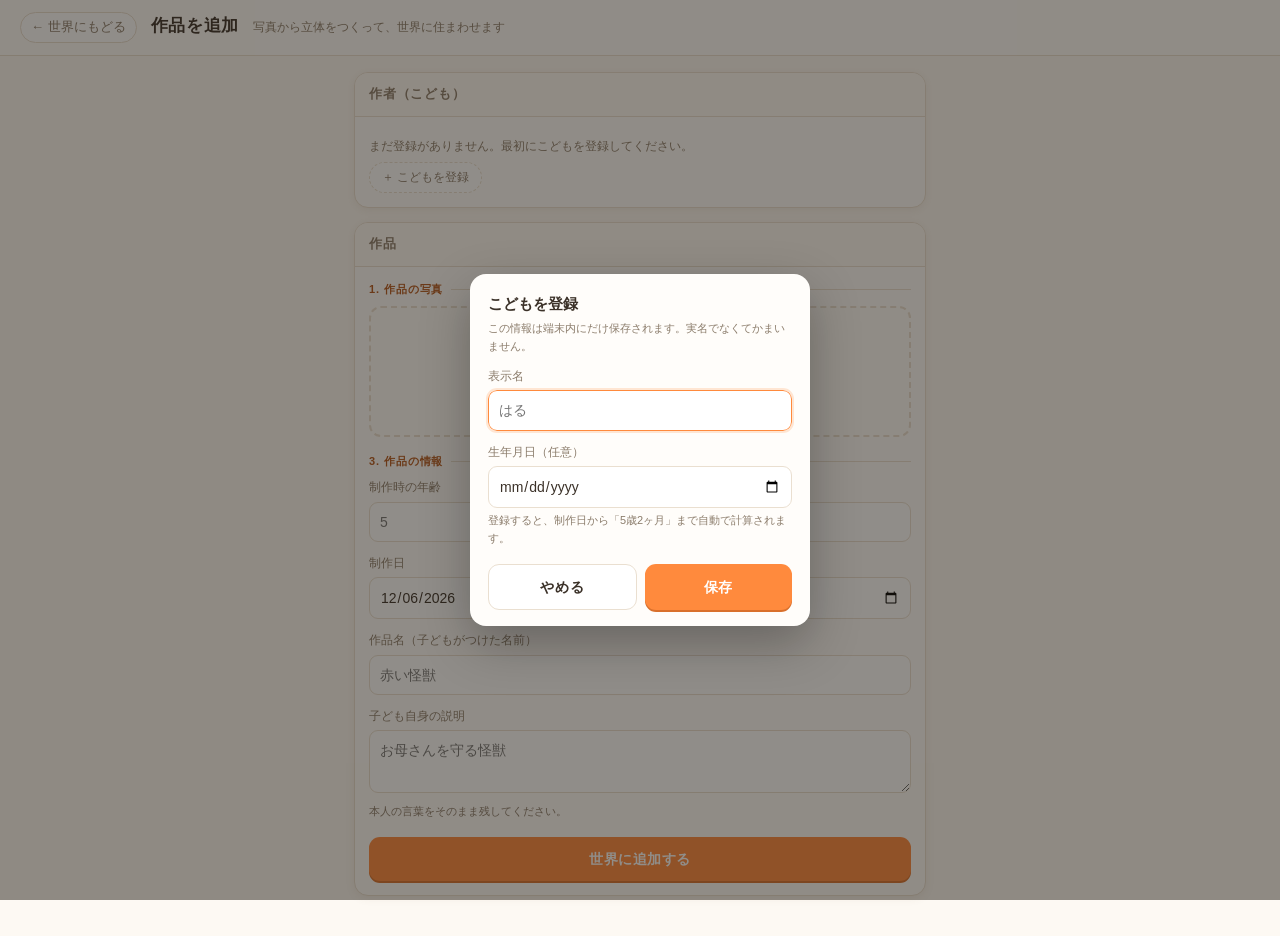
==== add.html @ 035caced "入力ページとワールドページを分ける - index.html = 作品世界（3D・ギャラリー・タイムライン・詳細）。追加は add.html へ誘導 - add.html = 作品を追加（こども選択 " ====
<!DOCTYPE html>
<html lang="ja">
<head>
<meta charset="utf-8">
<meta name="viewport" content="width=device-width, initial-scale=1">
<title>作品を追加 — KODOMO WORLD</title>
<link rel="stylesheet" href="styles.css?v=7">
</head>
<body>
<header>
  <a class="back" href="index.html">← 世界にもどる</a>
  <h1>作品を追加</h1>
  <span class="tag">写真から立体をつくって、世界に住まわせます</span>
</header>

<div class="addwrap">
  <section class="panel">
    <h2>作者（こども）</h2>
    <div class="body">
      <div class="kids" id="kids"></div>
      <div class="kids-empty" id="kidsEmpty">まだ登録がありません。最初にこどもを登録してください。</div>
      <button type="button" class="mini" id="kidAdd">＋ こどもを登録</button>
    </div>
  </section>

  <section class="panel">
    <h2>作品</h2>
    <div class="body">
      <form id="form">
        <div class="step">1. 作品の写真</div>
        <div id="drop"><span class="big">🖼️</span>作品の写真を選ぶ<br><span style="font-size:11px">クリック / ドラッグ＆ドロップ</span></div>
        <input type="file" id="file" accept="image/*" hidden>
        <div id="preview"><img id="prevImg" alt=""><div class="name" id="prevName"></div></div>

        <div id="step3d" hidden>
          <div class="step">2. 3Dにする</div>
          <div id="cutWrap">
            <canvas id="cutCanvas" width="240" height="200"></canvas>
            <div id="cutBusy">かたちを読みとっています…</div>
          </div>
          <label class="check"><input type="checkbox" id="use3d" checked> 背景を抜いて立体にする</label>
          <div id="opt3d">
            <label for="tol">背景の抜き具合 <span class="v" id="tolV"></span></label>
            <input type="range" id="tol" min="6" max="32" value="16">
            <label for="thick">厚み <span class="v" id="thickV"></span></label>
            <input type="range" id="thick" min="4" max="26" value="12">
          </div>
          <div class="hint" id="cutNote"></div>
        </div>

        <div class="step">3. 作品の情報</div>

        <div class="row">
          <div>
            <label for="ageY">制作時の年齢</label>
            <input type="number" id="ageY" min="0" max="20" placeholder="5" required>
          </div>
          <div>
            <label for="ageM">ヶ月（任意）</label>
            <input type="number" id="ageM" min="0" max="11" placeholder="2">
          </div>
        </div>
        <div class="hint" id="ageHint"></div>

        <label for="date">制作日</label>
        <input type="date" id="date" required>

        <label for="title">作品名（子どもがつけた名前）</label>
        <input type="text" id="title" placeholder="赤い怪獣" required>

        <label for="desc">子ども自身の説明</label>
        <textarea id="desc" placeholder="お母さんを守る怪獣"></textarea>
        <div class="hint">本人の言葉をそのまま残してください。</div>

        <button class="btn" type="submit" id="submit">世界に追加する</button>
      </form>

      <div id="done" hidden>
        <div class="done-card">
          <img id="doneImg" alt="">
          <div class="done-title" id="doneTitle"></div>
          <div class="done-meta" id="doneMeta"></div>
          <a class="btn" id="doneSee" href="index.html">🌍 世界で見る</a>
          <button class="btn ghost" type="button" id="doneMore">つづけて追加する</button>
        </div>
      </div>
    </div>
  </section>
</div>

<div class="modal" id="kidModal">
  <div class="modal-card">
    <h3 id="kmTitle">こどもを登録</h3>
    <div class="hint">この情報は端末内にだけ保存されます。実名でなくてかまいません。</div>
    <label for="kmName">表示名</label>
    <input type="text" id="kmName" placeholder="はる" autocomplete="off" maxlength="20">
    <label for="kmBirth">生年月日（任意）</label>
    <input type="date" id="kmBirth">
    <div class="hint">登録すると、制作日から「5歳2ヶ月」まで自動で計算されます。</div>
    <div class="modal-actions">
      <button type="button" class="btn ghost" id="kmCancel">やめる</button>
      <button type="button" class="btn" id="kmSave">保存</button>
    </div>
    <button type="button" class="del" id="kmDelete" style="display:none">このこどもを削除する</button>
  </div>
</div>

<div id="toast"></div>

<script src="modeler.js?v=7"></script>
<script src="core.js?v=7"></script>
<script src="add.js?v=7"></script>
</body>
</html>
---- styles.css ----
:root{
  --paper:#fdf9f3; --ink:#3b3128; --ink-soft:#8b7c6b; --line:#eadfd0;
  --accent:#ff8a3d; --accent-soft:#ffe6d3; --green:#5fb87a; --card:#fffdfa;
  --shadow:0 2px 10px rgba(120,90,50,.09);
  --radius:14px;
}
*{box-sizing:border-box}
html,body{height:100%}
body{
  margin:0; background:var(--paper); color:var(--ink);
  font-family:-apple-system,BlinkMacSystemFont,"Hiragino Maru Gothic ProN","Hiragino Sans","Yu Gothic",sans-serif;
  font-size:14px; line-height:1.6;
}
button{font:inherit;cursor:pointer}
input,textarea,select{font:inherit;color:inherit}

/* header */
header{
  display:flex;align-items:baseline;gap:14px;flex-wrap:wrap;
  padding:12px 20px;background:var(--card);border-bottom:1px solid var(--line);
}
header h1{margin:0;font-size:17px;letter-spacing:.04em}
header .tag{font-size:12px;color:var(--ink-soft)}
header .stat{margin-left:auto;font-size:12px;color:var(--ink-soft)}

header .cta{
  margin-left:auto;background:var(--accent);color:#fff;text-decoration:none;font-weight:700;font-size:13px;
  padding:7px 16px;border-radius:999px;box-shadow:0 2px 0 #d9702c;white-space:nowrap;
}
header .stat + .cta{margin-left:14px}
header .cta:hover{filter:brightness(1.05)}
header .back{
  color:var(--ink-soft);text-decoration:none;font-size:13px;padding:4px 10px;border:1px solid var(--line);
  border-radius:999px;background:#fff;white-space:nowrap;
}
header .back:hover{border-color:var(--accent);color:var(--accent)}

/* layout */
.layout{
  display:grid;grid-template-columns:minmax(0,1fr) 320px;gap:14px;
  padding:14px;align-items:start;
  height:calc(100vh - 50px);
}
.panel{background:var(--card);border:1px solid var(--line);border-radius:var(--radius);box-shadow:var(--shadow);
  height:100%;display:flex;flex-direction:column;overflow:hidden}
.panel > h2{
  margin:0;padding:11px 14px;font-size:13px;letter-spacing:.06em;color:var(--ink-soft);
  border-bottom:1px solid var(--line);background:#fffaf4;flex:none;
}
.panel .body{padding:14px;overflow:auto;flex:1}

/* form */
label{display:block;font-size:12px;color:var(--ink-soft);margin:12px 0 4px}
label:first-child{margin-top:0}
input[type=text],input[type=number],input[type=date],textarea{
  width:100%;padding:8px 10px;border:1px solid var(--line);border-radius:9px;background:#fff;
}
input:focus,textarea:focus{outline:2px solid var(--accent-soft);border-color:var(--accent)}
textarea{resize:vertical;min-height:62px}
.row{display:flex;gap:8px}
.row > div{flex:1}
.hint{font-size:11px;color:var(--ink-soft);margin-top:4px}
#drop{
  border:2px dashed var(--line);border-radius:12px;padding:18px 10px;text-align:center;
  color:var(--ink-soft);background:#fffdf9;cursor:pointer;transition:.15s;
}
#drop:hover,#drop.over{border-color:var(--accent);background:var(--accent-soft);color:var(--ink)}
#drop .big{font-size:26px;display:block;margin-bottom:4px}
#preview{display:none;margin-top:8px;text-align:center}
#preview img{max-width:100%;max-height:150px;border-radius:10px;box-shadow:var(--shadow)}
#preview .name{font-size:11px;color:var(--ink-soft);margin-top:4px;word-break:break-all}
.btn{
  width:100%;margin-top:16px;padding:11px;border:none;border-radius:11px;
  background:var(--accent);color:#fff;font-weight:700;letter-spacing:.04em;
}
.btn{box-shadow:0 2px 0 #d9702c}
.btn:hover{filter:brightness(1.05)}
.btn:disabled{background:#e6ddd2;box-shadow:0 2px 0 #d8cec1;cursor:not-allowed}
.btn.ghost{background:#fff;color:var(--ink);border:1px solid var(--line);box-shadow:none;font-weight:600}
.btn.sub{background:var(--green);box-shadow:0 2px 0 #4a9c62}

/* 追加ページ */
.addwrap{
  max-width:600px;margin:0 auto;padding:16px 14px 40px;
  display:flex;flex-direction:column;gap:14px;
}
.addwrap .panel{height:auto}
.addwrap .body{overflow:visible}
#done{padding:4px 0}
.done-card{text-align:center}
.done-card img{max-width:100%;max-height:220px;border-radius:12px;border:1px solid var(--line);background:#f8f3ec}
.done-title{font-size:18px;font-weight:800;margin:10px 0 2px}
.done-meta{font-size:12px;color:var(--ink-soft);margin-bottom:4px}
.done-card .btn{display:block;text-align:center;text-decoration:none}
#worldEmpty .cta{
  pointer-events:auto;margin-top:10px;background:var(--accent);color:#fff;text-decoration:none;font-weight:700;
  font-size:13px;padding:8px 18px;border-radius:999px;box-shadow:0 2px 0 #d9702c;
}

/* 追加フォームの段 */
.step{
  margin:16px 0 8px;font-size:11px;font-weight:700;letter-spacing:.08em;color:#b4571c;
  display:flex;align-items:center;gap:8px;
}
.step::after{content:"";flex:1;height:1px;background:var(--line)}
.step:first-child{margin-top:0}
#step3d{border:1px solid var(--line);border-radius:12px;padding:0 12px 12px;background:#fffaf4;margin-top:14px}
#step3d .step{margin-top:12px}
#cutWrap{position:relative;border-radius:10px;overflow:hidden;
  background-color:#f3ece2;
  background-image:linear-gradient(45deg,#e6ddd0 25%,transparent 25%,transparent 75%,#e6ddd0 75%),
                   linear-gradient(45deg,#e6ddd0 25%,transparent 25%,transparent 75%,#e6ddd0 75%);
  background-size:16px 16px;background-position:0 0,8px 8px}
#cutCanvas{display:block;width:100%;height:auto}
#cutBusy{position:absolute;inset:0;display:none;align-items:center;justify-content:center;
  background:rgba(255,253,250,.85);font-size:12px;color:var(--ink-soft)}
#cutBusy.on{display:flex}
.check{display:flex;align-items:center;gap:7px;margin:10px 0 2px;font-size:12px;color:var(--ink)}
.check input{width:16px;height:16px;accent-color:var(--accent)}
#opt3d label{display:flex;justify-content:space-between;align-items:baseline}
#opt3d label .v{color:var(--ink);font-size:11px}
#opt3d input[type=range]{width:100%;accent-color:var(--accent);margin:2px 0 4px}
#opt3d.off{opacity:.4;pointer-events:none}

/* children */
.kids{display:flex;flex-wrap:wrap;gap:6px;margin-bottom:6px}
.kid{display:flex;align-items:center;gap:7px;padding:4px 6px 4px 4px;border:1px solid var(--line);
  background:#fff;border-radius:999px;color:var(--ink);line-height:1.25}
.kid.on{border-color:var(--accent);background:var(--accent-soft)}
.kid .av{width:26px;height:26px;border-radius:50%;background:#ffd9be;display:grid;place-items:center;
  font-size:12px;font-weight:700;color:#b4571c;flex:none}
.kid .nm{font-size:13px;font-weight:700}
.kid.on .nm{color:#a54f18}
.kid .sub{display:block;font-size:10px;color:var(--ink-soft);font-weight:400}
.kid .ed{border:none;background:none;color:var(--ink-soft);font-size:12px;padding:2px 4px;border-radius:50%}
.kid .ed:hover{background:rgba(0,0,0,.06);color:var(--ink)}
.mini{border:1px dashed var(--line);background:#fff;color:var(--ink-soft);border-radius:999px;padding:5px 12px;font-size:12px}
.mini:hover{border-color:var(--accent);color:var(--accent);background:#fffaf5}
.kids-empty{font-size:12px;color:var(--ink-soft);margin-bottom:6px}
.modal{position:fixed;inset:0;background:rgba(35,28,20,.5);display:none;align-items:center;justify-content:center;z-index:150;padding:20px}
.modal.on{display:flex}
.modal-card{background:var(--card);border-radius:16px;padding:18px 18px 16px;width:min(340px,100%);
  box-shadow:0 18px 50px rgba(0,0,0,.28)}
.modal-card h3{margin:0 0 2px;font-size:15px}
.modal-actions{display:flex;gap:8px;margin-top:16px}
.modal-actions .btn{margin-top:0}

/* tabs */
.tabs{display:flex;gap:6px;padding:9px 12px;border-bottom:1px solid var(--line);background:#fffaf4;flex:none}
.tabs button{
  border:1px solid transparent;background:transparent;color:var(--ink-soft);
  padding:5px 13px;border-radius:999px;font-size:13px;
}
.tabs button.on{background:var(--accent-soft);color:#b4571c;border-color:#f7d3b6;font-weight:700}
.view{display:none;flex:1;overflow:auto}
.view.on{display:block}
#view-world{overflow:hidden;padding:0}

/* world (3D) */
#view-world{position:relative}
#world3d{position:absolute;inset:0;background:linear-gradient(#8ec9f5,#cfeaff)}
#world3d canvas{display:block}
#worldEmpty{
  position:absolute;inset:0;display:flex;flex-direction:column;align-items:center;justify-content:center;
  color:#3d6b4f;text-align:center;gap:6px;pointer-events:none;text-shadow:0 1px 2px rgba(255,255,255,.7);
}
#worldEmpty .big{font-size:40px}
#worldHint{
  position:absolute;left:50%;bottom:10px;transform:translateX(-50%);
  background:rgba(255,255,255,.82);border:1px solid var(--line);border-radius:999px;
  padding:3px 14px;font-size:11px;color:var(--ink-soft);pointer-events:none;white-space:nowrap;
}
#worldTier{
  position:absolute;left:50%;top:16px;transform:translateX(-50%) translateY(-8px);
  background:rgba(255,255,255,.95);border:1px solid #f7d3b6;color:#b4571c;font-weight:700;
  border-radius:999px;padding:6px 18px;font-size:13px;pointer-events:none;
  opacity:0;transition:.35s;box-shadow:var(--shadow);
}
#worldTier.on{opacity:1;transform:translateX(-50%) translateY(0)}

/* timeline */
.tl{padding:16px 18px}
.tl .age{display:flex;align-items:center;gap:10px;margin:14px 0 8px;font-weight:700}
.tl .age .badge{background:var(--accent-soft);color:#b4571c;border-radius:999px;padding:2px 12px;font-size:13px}
.tl .age .line{flex:1;height:1px;background:var(--line)}
.tl .items{border-left:2px dotted var(--line);margin-left:22px;padding-left:16px}
.tl .item{display:flex;align-items:center;gap:10px;padding:6px 8px;border-radius:10px;cursor:pointer;width:100%;
  background:transparent;border:none;text-align:left}
.tl .item:hover{background:#fff6ec}
.tl .item .th{width:38px;height:38px;border-radius:8px;background:#f5efe6 center/cover no-repeat;flex:none;border:1px solid var(--line)}
.tl .item .t{font-weight:600}
.tl .item .s{font-size:11px;color:var(--ink-soft)}

/* detail */
#detail .empty{color:var(--ink-soft);text-align:center;padding:36px 12px}
#detail .empty .big{font-size:34px;display:block;margin-bottom:8px}
.d-img{width:100%;border-radius:12px;border:1px solid var(--line);background:#f8f3ec;display:block}
.d-title{font-size:17px;font-weight:800;margin:12px 0 2px}
.d-meta{font-size:12px;color:var(--ink-soft)}
.d-quote{
  margin:12px 0 0;padding:10px 12px;background:#fffaf0;border-left:3px solid var(--accent);
  border-radius:0 8px 8px 0;font-size:14px;
}
.d-quote .cap{display:block;font-size:11px;color:var(--ink-soft);margin-bottom:2px}
.d-sec{margin-top:16px;font-size:12px;color:var(--ink-soft);letter-spacing:.06em}
.rec{margin-top:6px;border-left:2px dotted var(--line);padding-left:14px}
.rec div{position:relative;padding:4px 0}
.rec div::before{content:"";position:absolute;left:-19px;top:12px;width:8px;height:8px;border-radius:50%;background:var(--accent)}
.rec .k{font-weight:700}
.rec .v{font-size:12px;color:var(--ink-soft)}
.del{display:block;width:100%;margin-top:18px;background:none;border:none;color:#c08a8a;font-size:11px;text-decoration:underline}

/* lightbox / toast */
#lightbox{position:fixed;inset:0;background:rgba(35,28,20,.86);display:none;align-items:center;justify-content:center;
  flex-direction:column;gap:10px;z-index:100;padding:24px;cursor:zoom-out}
#lightbox.on{display:flex}
#lightbox img{max-width:92vw;max-height:78vh;border-radius:10px;box-shadow:0 10px 40px rgba(0,0,0,.5);background:#fff}
#lightbox .cap{color:#fff;font-size:13px;text-align:center}
#toast{position:fixed;left:50%;bottom:28px;transform:translateX(-50%) translateY(20px);
  background:#3b3128;color:#fff;padding:10px 20px;border-radius:999px;opacity:0;transition:.25s;z-index:200;pointer-events:none;font-size:13px}
#toast.on{opacity:1;transform:translateX(-50%) translateY(0)}

@media (max-width:1000px){
  .layout{grid-template-columns:1fr;height:auto}
  header .cta{margin-left:0}
  /* タブは折り返さず横スクロール。折り返すと「作品世界」が2行になって崩れる */
  .tabs{flex-wrap:nowrap;overflow-x:auto;scrollbar-width:none}
  .tabs::-webkit-scrollbar{display:none}
  .tabs button{white-space:nowrap;flex:none}
  #worldName{display:none}
  /* 操作の案内は画面幅に収める */
  #worldHint{white-space:normal;max-width:88%;text-align:center;line-height:1.4;bottom:8px}
  .panel{height:auto;max-height:none}
  /* flex:1 の basis(0%) が height に勝ってしまうので、ここでは伸縮を止める */
  #view-world{flex:none;height:60vh;min-height:340px}
  .panel .body{max-height:none}
}
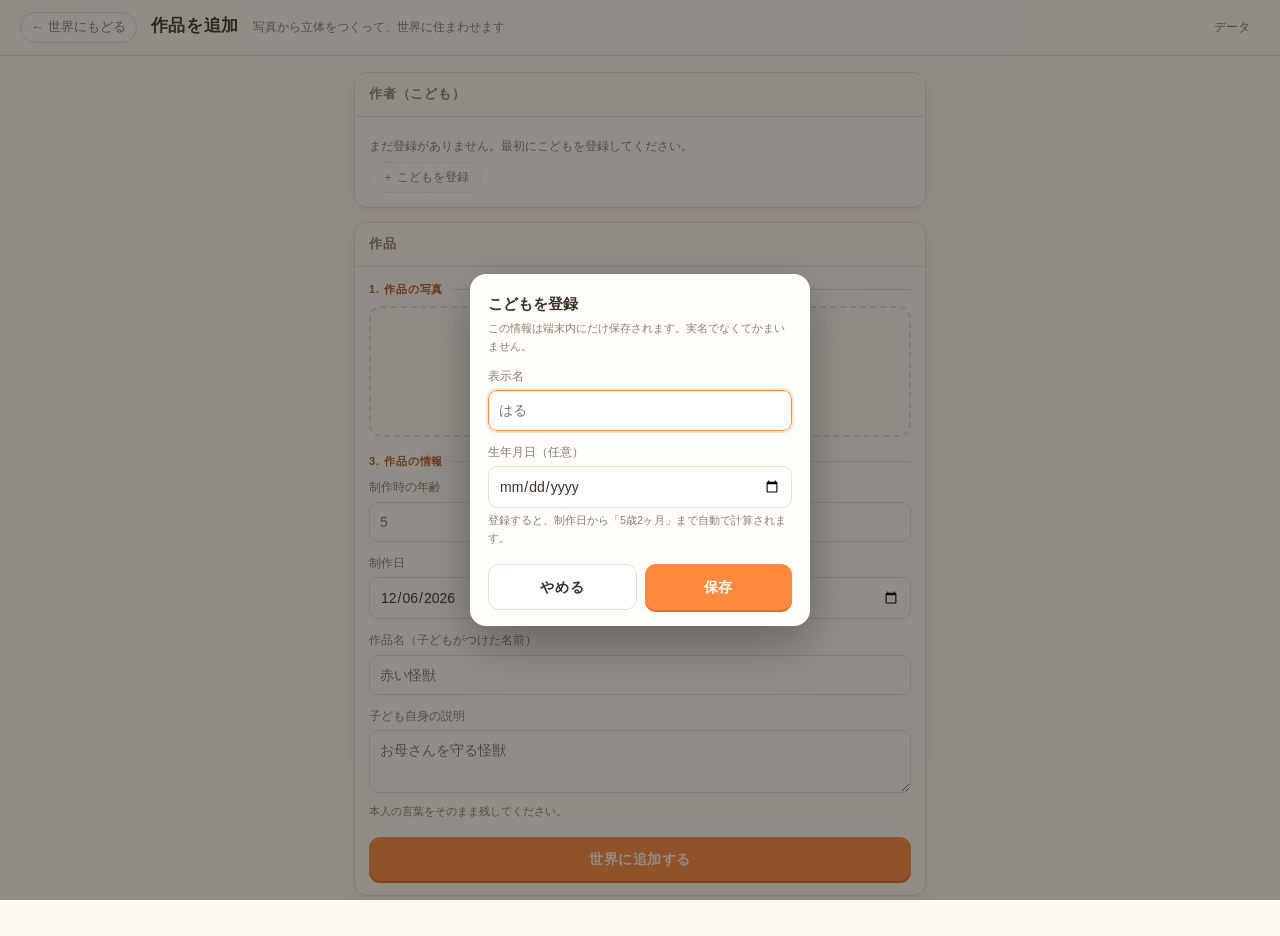
==== commit 00f8613d: "バックアップの書き出しと読み込みを追加 data.html を新設。作品の画像とこども情報をZIPにまとめて書き出し、 同じZIPから復元できる。  - 形式はふつうのZIP（無圧縮）。展開すれば o" ====
--- a/add.html
+++ b/add.html
@@ -4,13 +4,14 @@
 <meta charset="utf-8">
 <meta name="viewport" content="width=device-width, initial-scale=1">
 <title>作品を追加 — KODOMO WORLD</title>
-<link rel="stylesheet" href="styles.css?v=7">
+<link rel="stylesheet" href="styles.css?v=10">
 </head>
 <body>
 <header>
   <a class="back" href="index.html">← 世界にもどる</a>
   <h1>作品を追加</h1>
   <span class="tag">写真から立体をつくって、世界に住まわせます</span>
+  <a class="sublink" href="data.html">データ</a>
 </header>
 
 <div class="addwrap">
@@ -107,8 +108,8 @@
 
 <div id="toast"></div>
 
-<script src="modeler.js?v=7"></script>
-<script src="core.js?v=7"></script>
-<script src="add.js?v=7"></script>
+<script src="modeler.js?v=10"></script>
+<script src="core.js?v=10"></script>
+<script src="add.js?v=10"></script>
 </body>
 </html>
--- a/styles.css
+++ b/styles.css
@@ -23,6 +23,14 @@
 header .tag{font-size:12px;color:var(--ink-soft)}
 header .stat{margin-left:auto;font-size:12px;color:var(--ink-soft)}
 
+header .sublink{
+  margin-left:auto;color:var(--ink-soft);text-decoration:none;font-size:12px;padding:4px 10px;border-radius:999px;
+}
+header .sublink:hover{background:#fff;color:var(--accent)}
+header .sublink + .cta{margin-left:8px}
+.sum{background:#fffaf4;border:1px solid var(--line);border-radius:10px;padding:10px 12px;font-size:13px;line-height:1.7}
+#picked{margin-top:12px}
+#picked .btn{margin-top:10px}
 header .cta{
   margin-left:auto;background:var(--accent);color:#fff;text-decoration:none;font-weight:700;font-size:13px;
   padding:7px 16px;border-radius:999px;box-shadow:0 2px 0 #d9702c;white-space:nowrap;
@@ -162,7 +170,13 @@
 #world3d canvas{display:block}
 #worldEmpty{
   position:absolute;inset:0;display:flex;flex-direction:column;align-items:center;justify-content:center;
-  color:#3d6b4f;text-align:center;gap:6px;pointer-events:none;text-shadow:0 1px 2px rgba(255,255,255,.7);
+  color:var(--ink);text-align:center;gap:6px;pointer-events:none;
+}
+/* 3Dの島に重なるので、文字は必ず白い下地の上に置く */
+#worldEmpty > *{position:relative;z-index:1}
+#worldEmpty::before{
+  content:"";position:absolute;width:min(320px,80%);height:190px;border-radius:20px;
+  background:rgba(255,253,250,.92);border:1px solid var(--line);box-shadow:var(--shadow);
 }
 #worldEmpty .big{font-size:40px}
 #worldHint{
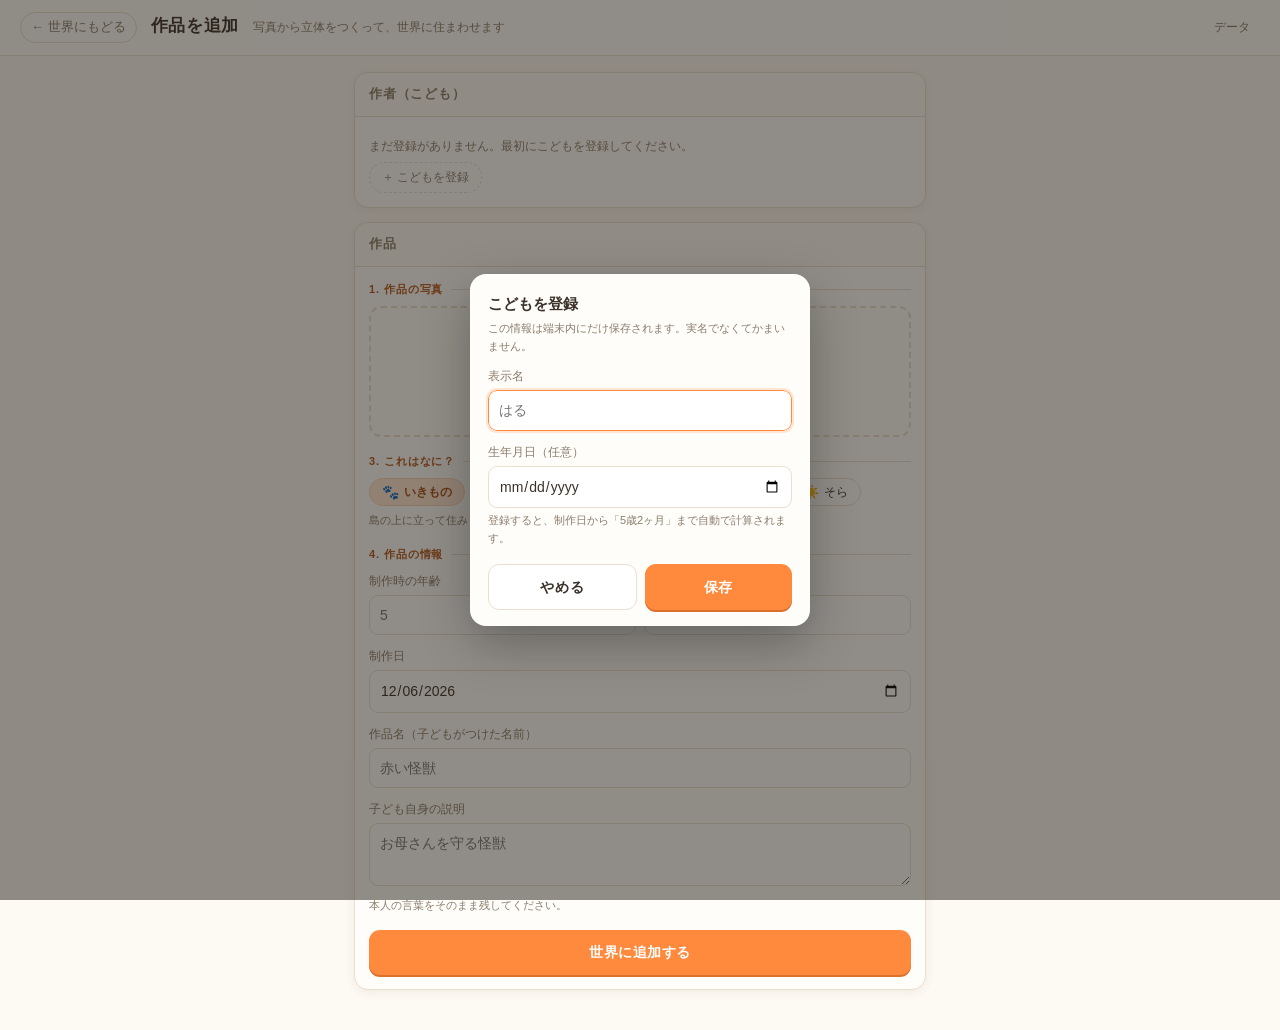
==== commit c3cca616: "Phase 3 の入口: 作品に「これはなに？」を持たせ、世界の既製品を置き換える 仕様書 §15 の「子どもが描いたものだけで構成された世界」へ向けた最初の一歩。  - 作品に role を持たせる" ====
--- a/add.html
+++ b/add.html
@@ -4,7 +4,7 @@
 <meta charset="utf-8">
 <meta name="viewport" content="width=device-width, initial-scale=1">
 <title>作品を追加 — KODOMO WORLD</title>
-<link rel="stylesheet" href="styles.css?v=10">
+<link rel="stylesheet" href="styles.css?v=15">
 </head>
 <body>
 <header>
@@ -49,7 +49,11 @@
           <div class="hint" id="cutNote"></div>
         </div>
 
-        <div class="step">3. 作品の情報</div>
+        <div class="step">3. これはなに？</div>
+        <div class="roles" id="roles"></div>
+        <div class="hint" id="roleHint"></div>
+
+        <div class="step">4. 作品の情報</div>
 
         <div class="row">
           <div>
@@ -108,8 +112,8 @@
 
 <div id="toast"></div>
 
-<script src="modeler.js?v=10"></script>
-<script src="core.js?v=10"></script>
-<script src="add.js?v=10"></script>
+<script src="modeler.js?v=15"></script>
+<script src="core.js?v=15"></script>
+<script src="add.js?v=15"></script>
 </body>
 </html>
--- a/styles.css
+++ b/styles.css
@@ -129,6 +129,18 @@
 #opt3d label .v{color:var(--ink);font-size:11px}
 #opt3d input[type=range]{width:100%;accent-color:var(--accent);margin:2px 0 4px}
 #opt3d.off{opacity:.4;pointer-events:none}
+
+/* 役割（これはなに？） */
+.roles{display:flex;flex-wrap:wrap;gap:6px;margin:2px 0 6px}
+.role{
+  display:flex;align-items:center;gap:5px;border:1px solid var(--line);background:#fff;color:var(--ink);
+  border-radius:999px;padding:6px 12px;font-size:12px;line-height:1;
+}
+.role .e{font-size:14px}
+.role:hover{border-color:var(--accent)}
+.role.on{background:var(--accent-soft);border-color:#f7d3b6;color:#a54f18;font-weight:700}
+.roles.small .role{padding:4px 9px;font-size:11px}
+.roles.small .role .e{font-size:12px}
 
 /* children */
 .kids{display:flex;flex-wrap:wrap;gap:6px;margin-bottom:6px}
@@ -184,6 +196,12 @@
   background:rgba(255,255,255,.82);border:1px solid var(--line);border-radius:999px;
   padding:3px 14px;font-size:11px;color:var(--ink-soft);pointer-events:none;white-space:nowrap;
 }
+.tabs .mode{
+  border:1px solid var(--line);background:#fff;color:var(--ink);border-radius:999px;
+  padding:5px 14px;font-size:12px;font-weight:700;white-space:nowrap;
+}
+.tabs .mode:hover{border-color:var(--accent);color:var(--accent)}
+.tabs .mode.on{background:var(--green);border-color:var(--green);color:#fff}
 #worldTier{
   position:absolute;left:50%;top:16px;transform:translateX(-50%) translateY(-8px);
   background:rgba(255,255,255,.95);border:1px solid #f7d3b6;color:#b4571c;font-weight:700;
